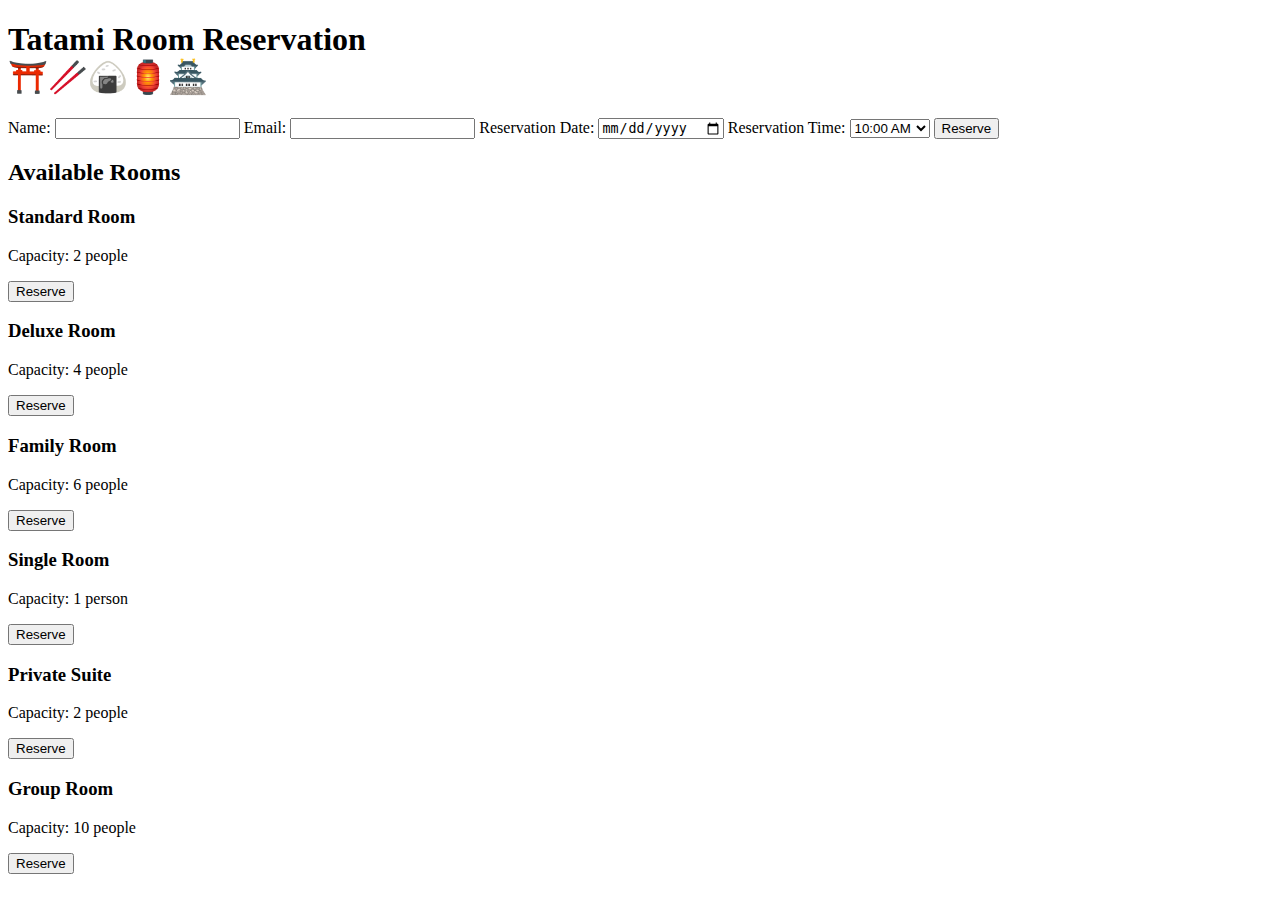
==== Tatami Rooms/Reservation.html @ 7323793c "reservations" ====
<!DOCTYPE html>
<head>
    <title>Tatami Room Reservations</title>
    <link rel="preconnect" href="https://fonts.googleapis.com">
    <link href="https://fonts.googleapis.com/css2?family=Noto+Sans+JP:wght@400&display=swap" rel="stylesheet">
    <link rel="stylesheet" href="styles.css">
</head>
<body>
    <h1>Tatami Room Reservation
        <br> ⛩️🥢🍙🏮🏯 
    </h1>
    <form action="submit_reservation.php" method="post">
        <label for="name">Name:</label>
        <input type="text" id="name" name="name" required>

        <label for="email">Email:</label>
        <input type="email" id="email" name="email" required>

        <label for="date">Reservation Date:</label>
        <input type="date" id="date" name="date" required>

        <label for="time">Reservation Time:</label>
        <select id="time" name="time" required>
            <option value="10:00">10:00 AM</option>
            <option value="14:00">2:00 PM</option>
            <option value="16:00">4:00 PM</option>
            <option value="18:00">6:00 PM</option>
            <option value="20:00">6:00 PM</option>
        </select>

        <button type="submit">Reserve</button>
    </form>

    <h2>Available Rooms</h2>
    <div class="room-grid">
        <div class="room">
            <h3>Standard Room</h3>
            <p>Capacity: 2 people</p>
            <button>Reserve</button>
        </div>
        <div class="room">
            <h3>Deluxe Room</h3>
            <p>Capacity: 4 people</p>
            <button>Reserve</button>
        </div>
        <div class="room">
            <h3>Family Room</h3>
            <p>Capacity: 6 people</p>
            <button>Reserve</button>
        </div>
        <div class="room">
            <h3>Single Room</h3>
            <p>Capacity: 1 person</p>
            <button>Reserve</button>
        </div>
        <div class="room">
            <h3>Private Suite</h3>
            <p>Capacity: 2 people</p>
            <button>Reserve</button>
        </div>
        <div class="room">
            <h3>Group Room</h3>
            <p>Capacity: 10 people</p>
            <button>Reserve</button>
        </div>
    </div>
</body>
</html>
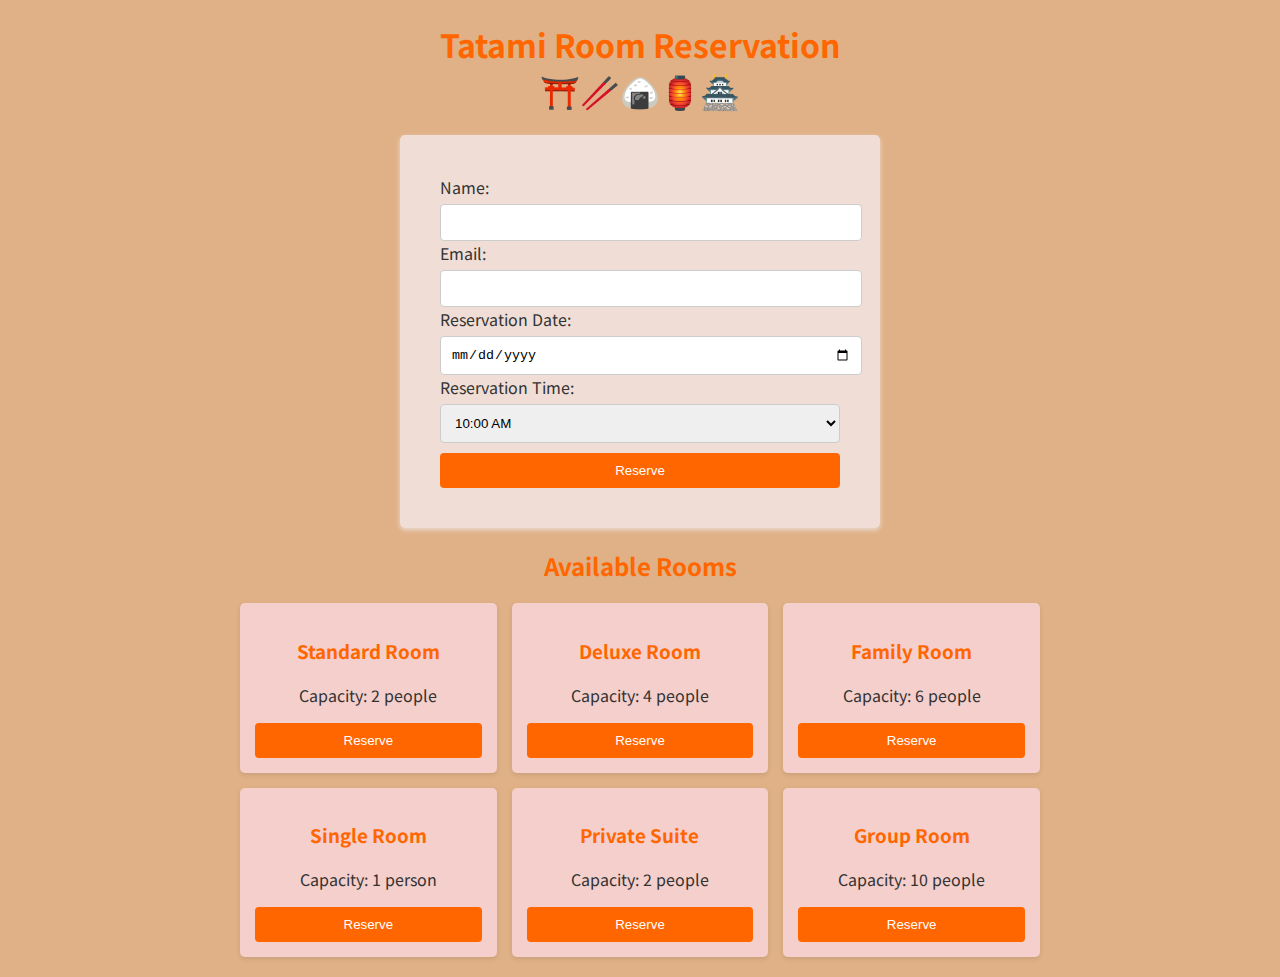
==== commit 2272178e: "Update Reservation.html" ====
--- a/Tatami Rooms/Reservation.html
+++ b/Tatami Rooms/Reservation.html
@@ -3,7 +3,7 @@
     <title>Tatami Room Reservations</title>
     <link rel="preconnect" href="https://fonts.googleapis.com">
     <link href="https://fonts.googleapis.com/css2?family=Noto+Sans+JP:wght@400&display=swap" rel="stylesheet">
-    <link rel="stylesheet" href="styles.css">
+    <link rel="stylesheet" href="reservations2.css">
 </head>
 <body>
     <h1>Tatami Room Reservation
--- a/Tatami Rooms/reservations2.css
+++ b/Tatami Rooms/reservations2.css
@@ -0,0 +1,69 @@
+body {
+    font-family: 'Noto Sans JP', sans-serif;
+    margin: 20px;
+    background-color: #deac7ef0;
+    background-size: cover;
+    color: #333;
+}
+
+h1 {
+    color: #ff6600; 
+    text-align: center;
+}
+h2 {
+    color: #ff6600;
+    text-align: center;
+
+}
+form {
+    background-color: rgba(244, 234, 234, 0.8);
+    padding: 40px;
+    border-radius: 5px;
+    box-shadow: 0 2px 5px rgba(239, 232, 232, 0.788);
+    margin: 20px auto;
+    max-width: 400px;
+}
+
+input, select {
+    width: 100%;
+    padding: 10px;
+    margin-top: 5px;
+    border: 1px solid #ccc;
+    border-radius: 4px;
+}
+
+button {
+    margin-top: 10px;
+    padding: 10px 15px;
+    background-color: #ff6600; 
+    color: white;
+    border: none;
+    border-radius: 4px;
+    cursor: pointer;
+    display: block;
+    width: 100%;
+}
+
+button:hover {
+    background-color: #b64c05; 
+}
+
+.room-grid {
+    display: grid;
+    grid-template-columns: repeat(3, 1fr);
+    gap: 15px;
+    margin: 20px auto;
+    max-width: 800px;
+}
+
+.room {
+    background-color: rgba(247, 211, 211, 0.9);
+    padding: 15px;
+    border-radius: 5px;
+    text-align: center;
+    box-shadow: 0 2px 5px rgba(0,0,0,0.1);
+}
+
+.room h3 {
+    color: #ff6600;
+}
